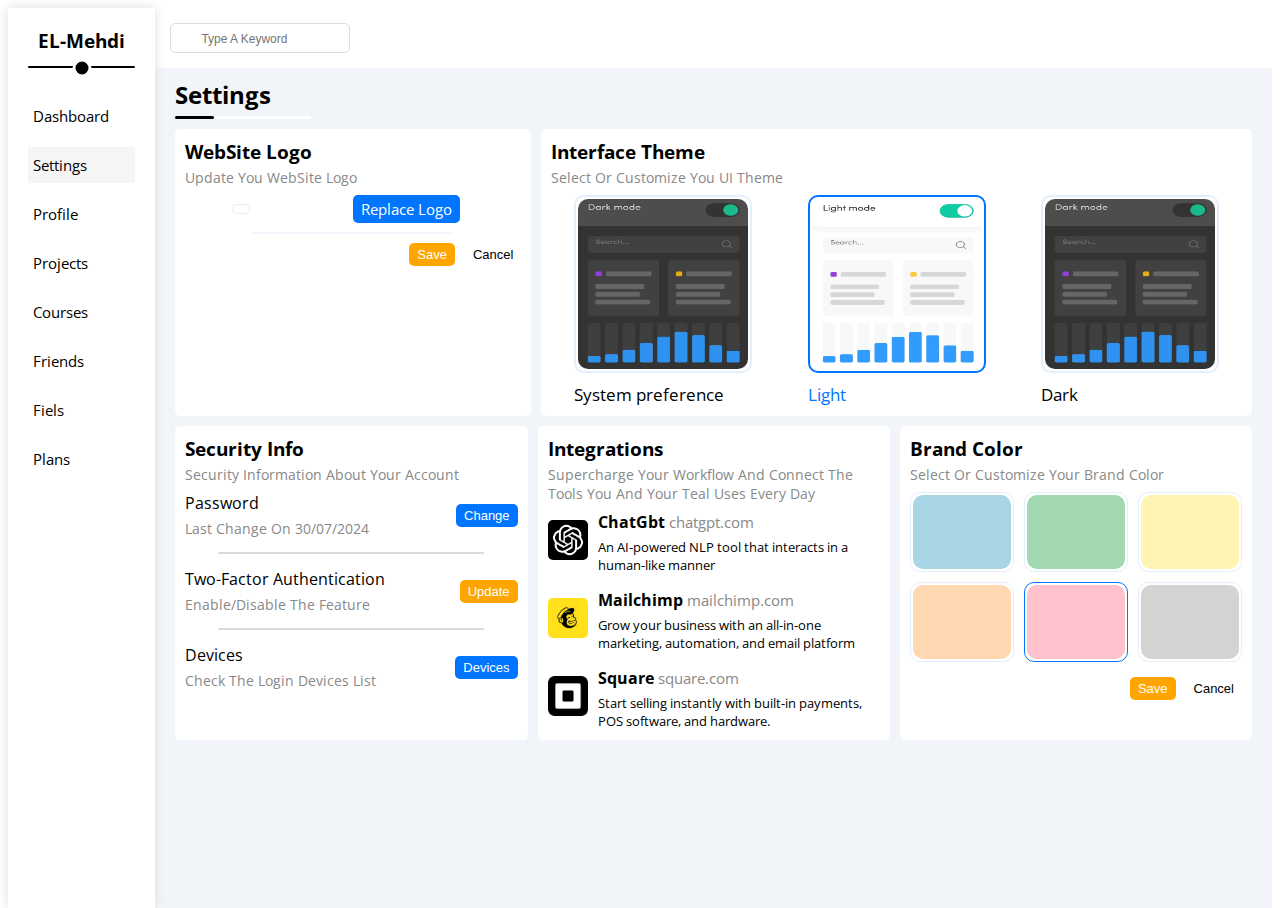
==== settings.html @ ca4d814b "Design and implement the settings page functionality" ====
<!DOCTYPE html>
<html lang="en">

<head>
    <meta charset="UTF-8" />
    <meta name="viewport" content="width=device-width, initial-scale=1.0">
    <meta name="description" content="Practical application of HTML and CSS" />
    <meta name="keywords" content="Html, Css, web, web application, css expemple, programming, dashboard" />
    <meta name="author" content="Mohammed EL-MEHDI" />
    <base target="_self" />
    <title>EL-MEHDI | Dashboard</title>
    <link rel="shortcut icon" href="./images/fav-icon.webp" />
    <!-- Insert the normailze css file -->
    <link rel="stylesheet" href="./css/normalize.css" type="text/css" />
    <!-- Google fonts -->
    <link href="https://fonts.googleapis.com/css2?family=Open+Sans:wght@300;500&#038;display=swap" rel="stylesheet" />
    <!-- Fontawesome -->
    <link rel="stylesheet" href="./css/fontawesome/css/all.min.css" type="text/css" />
    <!-- Insert the global Css file -->
    <link rel="stylesheet" href="./css/global-styles.css" type="text/css" />
    <!-- Insert the private Css file -->
    <link rel="stylesheet" href="./css/settings.css" type="text/css" />
</head>

<body>
    <div class="main-container">
        <!-- Start dealing with the aside -->
        <aside>
            <h3>EL-Mehdi</h3>
            <nav>
                <ul>
                    <li>
                        <a href="index.html" title="Dashboard">
                            <i class="fa-regular fa-chart-bar fa-fw"></i>
                            <span>Dashboard</span>
                        </a>
                    </li>
                    <li>
                        <a href="settings.html" title="Settings" class="active">
                            <i class="fa-solid fa-gear fa-fw"></i>
                            <span>Settings</span>
                        </a>
                    </li>
                    <li>
                        <a href="#" title="Profile">
                            <i class="fa-regular fa-user fa-fw"></i>
                            <span>Profile</span>
                        </a>
                    </li>
                    <li>
                        <a href="#" title="Projects">
                            <i class="fa-solid fa-diagram-project fa-fw"></i>
                            <span>Projects</span>
                        </a>
                    </li>
                    <li>
                        <a href="#" title="Courses">
                            <i class="fa-solid fa-graduation-cap fa-fw"></i>
                            <span>Courses</span>
                        </a>
                    </li>
                    <li>
                        <a href="#" title="Friends">
                            <i class="fa-regular fa-circle-user fa-fw"></i>
                            <span>Friends</span>
                        </a>
                    </li>
                    <li>
                        <a href="#" title="Fiels">
                            <i class="fa-regular fa-file fa-fw"></i>
                            <span>Fiels</span>
                        </a>
                    </li>
                    <li>
                        <a href="#" title="Plans">
                            <i class="fa-regular fa-credit-card fa-fw"></i>
                            <span>Plans</span>
                        </a>
                    </li>
                </ul>
            </nav>
        </aside>
        <!-- Aside handle ends -->

        <!-- Start dealing with the main-section -->
        <section class="main-section">
            <header class="main-header">
                <form method="POST" action="./settings.html">
                    <input type="search" name="query" placeholder="Type A Keyword" />
                    <button type="submit">
                        <i class="fa fa-search"></i>
                    </button>
                </form>
                <div class="user-icons">
                    <button class="notifications">
                        <i class="fa-regular fa-bell fa-lg"></i>
                    </button>
                    <a href="#">
                        <img src="./images/dashboard/avatar.webp" alt="" />
                    </a>
                </div>
            </header>
            <div class="main-content settings-contents">
                <h2 class="dynamique-heading">
                    Settings
                </h2>
                <div class="cards first-party">
                    <div class="card update-logo">
                        <div class="card-title">
                            <h3>WebSite logo</h3>
                            <p>Update you webSite logo</p>
                        </div>
                        <div class="update-process">
                            <div class="selected-logo">
                                <img src="./images/fav-icon.webp" alt="" />
                            </div>
                            <div class="buttons">
                                <input type="file" accept="image/*" id="logoFile" />
                                <label for="logoFile" class="main-link">replace logo</label>
                                <button><i class=" fa-regular fa-trash-can"></i></button>
                            </div>
                        </div>
                        <div class="buttons">
                            <button class="main-link">save</button>
                            <button class="main-link">cancel</button>
                        </div>
                    </div>
                    <div class="card update-interfaces-themes update-theme">
                        <div class="card-title">
                            <h3>Interface theme</h3>
                            <p>Select or customize you UI theme</p>
                        </div>
                        <div class="tehmes">
                            <div class="theme">
                                <input type="radio" name="interfaceTheme" id="interfacesSystemPrefereceMode" />
                                <label for="interfacesSystemPrefereceMode">
                                    <div class="image">
                                        <img src="./images/settings/interfaces-mode-options/dark-mode.png" />
                                    </div>
                                    <span>System preference</span>
                                </label>
                            </div>
                            <div class="theme">
                                <input type="radio" name="interfaceTheme" id="interfaceLightMode" checked />
                                <label for="interfaceLightMode">
                                    <div class="image">
                                        <img src="./images/settings/interfaces-mode-options/light-mode.png" />
                                    </div>
                                    <span>Light</span>
                                </label>
                            </div>
                            <div class="theme">
                                <input type="radio" name="interfaceTheme" id="interfaceDarkMode" />
                                <label for="interfaceDarkMode">
                                    <div class="image">
                                        <img src="./images/settings/interfaces-mode-options/dark-mode.png" />
                                    </div>
                                    <span>Dark</span>
                                </label>
                            </div>
                        </div>
                    </div>
                    <div class="card security-info">
                        <div class="card-title">
                            <h3>Security Info</h3>
                            <p>Security Information About Your Account</p>
                        </div>
                        <ul class="infos">
                            <li>
                                <div class="text">
                                    <h4>Password</h4>
                                    <p>Last Change On 30/07/2024</p>
                                </div>
                                <button class="main-link">change</button>
                            </li>
                            <li>
                                <div class="text">
                                    <h4>Two-Factor Authentication</h4>
                                    <p>Enable/Disable The Feature</p>
                                </div>
                                <button class="main-link">update</button>
                            </li>
                            <li>
                                <div class="text">
                                    <h4>Devices</h4>
                                    <p>Check The Login Devices List</p>
                                </div>
                                <button class="main-link">Devices</button>
                            </li>
                        </ul>
                    </div>
                    <div class="card integrations">
                        <div class="card-title">
                            <h3>Integrations</h3>
                            <p>Supercharge your workflow and connect the tools you and your teal uses every day</p>
                        </div>
                        <ul>
                            <li>
                                <div class="image">
                                    <img src="./images/settings/itegrations/chatgpt.jpg" alt="" />
                                </div>
                                <div class="text">
                                    <h4>ChatGbt <a href="https://chatgpt.com" target="_blank">chatgpt.com <i
                                                class="fa-solid fa-up-right-from-square"></i></a></h4>
                                    <p>An AI-powered NLP tool that interacts in a human-like manner</p>
                                </div>
                            </li>
                            <li>
                                <div class="image">
                                    <img src="./images/settings/itegrations/mailchimp.jpg" alt="" />
                                </div>
                                <div class="text">
                                    <h4>Mailchimp <a href="https://mailchimp.com" target="_blank">mailchimp.com <i
                                                class="fa-solid fa-up-right-from-square"></i></a></h4>
                                    <p>Grow your business with an all-in-one marketing, automation, and email platform
                                    </p>
                                </div>
                            </li>
                            <li>
                                <div class="image">
                                    <img src="./images/settings/itegrations/square.png" alt="" />
                                </div>
                                <div class="text">
                                    <h4>Square <a href="https://square.com" target="_blank">square.com <i
                                                class="fa-solid fa-up-right-from-square"></i></a></h4>
                                    <p>Start selling instantly with built-in payments, POS software, and hardware.
                                    </p>
                                </div>
                            </li>
                        </ul>
                    </div>
                    <div class="card brand-color">
                        <div class="card-title">
                            <h3>Brand color</h3>
                            <p>Select or customize your brand color</p>
                        </div>
                        <div class="colors">
                            <div>
                                <input type="radio" name="brandColor" id="brandColor1" />
                                <label for="brandColor1"></label>
                            </div>
                            <div>
                                <input type="radio" name="brandColor" id="brandColor2" />
                                <label for="brandColor2"></label>
                            </div>
                            <div>
                                <input type="radio" name="brandColor" id="brandColor3" />
                                <label for="brandColor3"></label>
                            </div>
                            <div>
                                <input type="radio" name="brandColor" id="brandColor4" />
                                <label for="brandColor4"></label>
                            </div>
                            <div>
                                <input type="radio" name="brandColor" id="brandColor5" checked />
                                <label for="brandColor5"></label>
                            </div>
                            <div>
                                <input type="radio" name="brandColor" id="brandColor6" />
                                <label for="brandColor6"></label>
                            </div>
                        </div>
                        <div class="buttons">
                            <button class="main-link">save</button>
                            <button class="main-link">cancel</button>
                        </div>
                    </div>
                </div>
            </div>
        </section>
</body>
---- css/global-styles.css ----
* {
    box-sizing: border-box;
}

html {
    height: 100vh;
}

body {
    height: 100%;
    font-family: "Open Sans", sans-serif;
}

:root {
    --main-border-radius: 5px;
    --main-transition: 0.4s;
    --link-bg: #0075ff;
}

.main-container {
    height: 100%;
    display: flex;
    flex-wrap: wrap;
}

.main-container .main-link {
    display: block;
    width: fit-content;
    font-size: 13px;
    color: white;
    background-color: var(--link-bg);
    text-decoration: none;
    text-transform: capitalize;
    margin-top: 10px;
    padding: 4px 8px;
    border: none;
    outline: none;
    border-radius: var(--main-border-radius);
}

.main-container .margin-b-10 {
    margin-bottom: 10px;
}

/* Start dealing with aside and navigation styles */
.main-container>aside{
    height: 100%;
    width: 147.39px;
    padding: 20px;
    background-color: white;
    box-shadow: 0 0 10px #ddd;
    z-index: 2;
    overflow: auto;
}

@media(max-width: 767px) {
    .main-container>aside{
        width: fit-content;
        padding: 10px 5px;
    }
}

.main-container>aside h3 {
    width: fit-content;
    margin: 0 auto 30px;
    padding-bottom: 15px;
    position: relative;
}

@media(max-width: 767px) {
    .main-container>aside h3 {
        display: none;
    }
}

.main-container>aside h3::before {
    content: "";
    width: calc(100% + 20px);
    height: 2px;
    background-color: black;
    border-radius: 2px;
    position: absolute;
    bottom: 0;
    left: -10px;
}

.main-container>aside h3::after {
    content: "";
    width: 13px;
    height: 13px;
    background-color: black;
    border: 3px solid white;
    border-radius: 50%;
    position: absolute;
    bottom: 0;
    right: 50%;
    transform: translate(50%, 50%);
}

@media(max-width: 767px) {
    .main-container>aside h3::before,
    .main-container>aside h3::after {
        display: none;
    }
}

.main-container>aside nav ul {
    padding: 0;
    list-style: none;
}

.main-container>aside nav ul li:not(:last-of-type) {
    margin-bottom: 13px;
}

@media (max-width: 767px) {
    .main-container>aside nav ul {
        margin: 0;
    }
    .main-container>aside nav ul li:not(:last-of-type) {
        margin-bottom: 8px;
    }
}

.main-container>aside nav ul li a {
    display: block;
    font-size: 15px;
    padding: 8px 5px;
    text-decoration: none;
    color: black;
    border-radius: var(--main-border-radius);
    position: relative;
    z-index: 1;
}

@media(max-width: 767px) {
.main-container>aside nav ul li a {
    width: fit-content;
    margin-left: auto;
    margin-right: auto;
    padding: 5px 10px;
}
}

.main-container>aside nav ul li a::before {
    content: "";
    width: 0;
    height: 100%;
    background-color: #f5f5f5;
    position: absolute;
    top: 0;
    left: 0;
    z-index: -1;
    transition: var(--main-transition);
}

.main-container>aside nav ul li a:hover::before,
.main-container>aside nav ul li a.active::before {
    width: 100%;
}

.main-container>aside nav ul li a i {
    font-size: 12px;
}

@media(max-width:767px) {
    .main-container>aside nav ul li a i {
        font-size: 15px;
    }

    .main-container>aside nav ul li a span {
        display: none;
    }
}
/* Finish dealing with aside and navigation styles */


/* Start dealing with the main-section styles */
.main-container>.main-section {
    width: calc(100% - 147.39px);
    height: 100%;
    overflow-x: auto;
}

@media(max-width: 767px) {
    .main-container>.main-section {
        flex: 1;
    }
}

.main-container>.main-section>.main-header {
    display: grid;
    grid-template-columns: 1fr auto;
    padding: 15px;
    background-color: white;
    overflow-x: auto;
}

@media(max-width: 1099px) {
    .main-container>.main-section>.main-header {
        padding: 10px;
    }
}

.main-container>.main-section>.main-header form {
    position: relative;
}

.main-container>.main-section>.main-header form input {
    display: block;
    font-size: 14px;
    width: 180px;
    padding: 6px 6px 6px 30px;
    color: #888;
    border: 1px solid #ddd;
    outline: 0;
    border-radius: var(--main-border-radius);
    transition: width var(--main-transition);
}

.main-container>.main-section>.main-header form input:focus {
    width: 210px;
}

.main-container>.main-section>.main-header form input::placeholder {
    font-size: 12px;
}

.main-container>.main-section>.main-header form input:focus::placeholder {
    appearance: none;
}

.main-container>.main-section>.main-header form button {
    font-size: 14px;
    padding: 0;
    background-color: transparent;
    color: #888;
    border: none;
    outline: none;
    position: absolute;
    top: 50%;
    left: 7.5px;
    transform: translateY(-50%);
    cursor: pointer;
}

.main-container>.main-section>.main-header .user-icons {
    width: fit-content;
    text-align: right;
    display: flex;
    align-items: center;
    column-gap: 10px;
}

@media(max-width: 767px) {
    .main-container>.main-section>.main-header .user-icons {
        column-gap: 5px;
    }
}

.main-container>.main-section>.main-header .user-icons button {
    font-size: 17px;
    border: none;
    outline: none;
    background-color: transparent;
    cursor: pointer;
}

.main-container>.main-section>.main-header .user-icons img {
    width: 26px;
}
/* Finish dealing with the main-section styles */


/* Start dealing with the main-content styles */
.main-container>.main-section>.main-content {
    height: calc(100% - 60.09px);
    padding: 10px 20px;
    background-color: #f1f5f9;
    overflow: auto;
}

@media(max-width: 1099px) {
    .main-container>.main-section>.main-content {
        padding-left: 10px;
        padding-right: 10px;
    }
}

@media(max-width: 767px) {
    .main-container>.main-section>.main-content {
        height: calc(100% - 50.09px);
    }
}

.main-container>.main-section>.main-content h2.dynamique-heading {
    width: fit-content;
    margin: 0;
    padding-bottom: 8px;
    margin-bottom: 10px;
    text-transform: capitalize;
    position: relative;
}

.main-container>.main-section>.main-content h2.dynamique-heading::before,
.main-container>.main-section>.main-content h2.dynamique-heading::after {
    content: "";
    height: 3px;
    border-radius: var(--main-border-radius);
    position: absolute;
    bottom: 0;
    left: 0;
}

.main-container>.main-section>.main-content h2.dynamique-heading::before {
    width: calc(100% + 40px);
    background-color: white;
}

.main-container>.main-section>.main-content h2.dynamique-heading::after {
    width: 40%;
    background-color: black;
}

.main-container>.main-section>.main-content .cards {
    display: flex;
    flex-wrap: wrap;
    gap: 10px;
}

.main-container>.main-section>.main-content .cards .card  {
    width: calc((100% - 20px) / 3);
    background-color: white;
    padding: 10px;
    border-radius: var(--main-border-radius);
}

@media(max-width: 1099px) {
    .main-container>.main-section>.main-content .cards .card {
        width: calc((100% - 10px) / 2);
    }
}

@media(max-width: 767px) {
    .main-container>.main-section>.main-content .cards .card {
        width: 100%;
    }
}

.main-container>.main-section>.main-content .cards .card.full-width {
    width: 100%;
}

.main-container>.main-section>.main-content .cards .card .card-title h3,
.main-container>.main-section>.main-content .cards .card .card-title p {
    margin: 0;
    text-transform: capitalize;
}

.main-container>.main-section>.main-content .cards .card .card-title p {
    font-size: 14px;
    margin-top: 4px;
    color: #888;
    margin-bottom: 8px;
}

.main-container>.main-section>.main-content .table-container {
    overflow-x: auto;
}

.main-container>.main-section>.main-content .table-container table {
    width: 100%;
    min-width: 1000px;
    border-spacing: 0;
}

.main-container>.main-section>.main-content .table-container table th {
    font-size: 14px;
    padding: 15px 8px;
    text-align: left;
    background-color: #eee;
}

.main-container>.main-section>.main-content .table-container table td {
    font-size: 14px;
    padding: 17px 8px;
    border-bottom: 1px solid #eee;
    border-left: 1px solid #eee;
}

.main-container>.main-section>.main-content .table-container table td:last-of-type {
    border-right: 1px solid #eee;
} 

.main-container>.main-section>.main-content .table-container table td .images img {
    width: 25px;
    height: 25px;
    border-radius: 50%;
}

.main-container>.main-section>.main-content .table-container table td .images img:not(:first-of-type) {
    margin-left: -15px;
}

.main-container>.main-section>.main-content .table-container table td>a.main-link {
    font-size: 12px;
}

.main-container>.main-section>.main-content .table-container table td>a.main-link.pending {
    background-color: #f59e0b;
}

.main-container>.main-section>.main-content .table-container table td>a.main-link.completed{
    background-color: #22c55e;
}

.main-container>.main-section>.main-content .table-container table td>a.main-link.rjected {
    background-color: #f44336;
}
/* Finish dealing with the main-content styles */
---- css/settings.css ----
.main-container .main-section .settings-contents .cards .update-logo {
    width: calc(34% - 10px)
}

.main-container .main-section .settings-contents .cards .update-logo .update-process {
    display: flex;
    justify-content: space-around;
    align-items: center;
    column-gap: 10px;
    padding-bottom: 10px;
    margin-bottom: 10px;
    position: relative
}

.main-container .main-section .settings-contents .cards .update-logo .update-process::after {
    content: "";
    width: 60%;
    height: 1px;
    background-color: #e3effa;
    position: absolute;
    bottom: 0;
    left: 50%;
    transform: translate(-50%, 50%);
}

.main-container .main-section .settings-contents .cards .update-logo .update-process .selected-logo {
    padding: 4px 8px;
    border: 1px solid #e3effa;
    border-radius: 10px;
}

.main-container .main-section .settings-contents .cards .update-logo .update-process .selected-logo img {
    display: block;
    max-width: 120px;
}

.main-container .main-section .settings-contents .cards .update-logo .update-process .buttons {
    display: flex;
    align-items: center;
    column-gap: 15px;
}

.main-container .main-section .settings-contents .cards .update-logo .update-process .buttons input{
    display: none;
}

.main-container .main-section .settings-contents .cards .update-logo .update-process .buttons label,
.main-container .main-section .settings-contents .cards .update-logo .update-process .buttons button {
    font-size: 15px;
    margin: 0;
    cursor: pointer;
}

.main-container .main-section .settings-contents .cards .update-logo .update-process .buttons button:last-of-type {
    font-size: 18px;
    padding: 0;
    margin: 0;
    border: none;
    outline: none;
    background-color: transparent;
    transition: 0.5s;
}

.main-container .main-section .settings-contents .cards .update-logo .update-process .buttons button:last-of-type:hover {
    color: red;
}

.main-container .main-section .settings-contents .cards .update-logo>.buttons {
    display: flex;
    justify-content: flex-end;
    align-items: center;
    column-gap: 10px;
}

.main-container .main-section .settings-contents .cards .update-logo>.buttons button {
    margin: 0;
    background-color: orange;
    cursor: pointer;
}

.main-container .main-section .settings-contents .cards .update-logo>.buttons button:last-child {
    color: black;
    background-color: transparent;
}

.main-container .main-section .settings-contents .cards .update-theme {
    width: 66%
}

.main-container .main-section .settings-contents .cards .update-theme .tehmes {
    display: flex;
    justify-content: space-around;
    align-items: center;
    column-gap: 10px;
}

.main-container .main-section .settings-contents .cards .update-theme .tehmes> .theme input {
    display: none;
}

.main-container .main-section .settings-contents .cards .update-theme .tehmes> .theme label {
    display: block;
    cursor: pointer;
}

.main-container .main-section .settings-contents .cards .update-theme .tehmes> .theme .image {
    margin-bottom: 10px;
    border: 2px solid #e3effa;
    padding: 2px;
    border-radius: 10px;
    transition: var(--main-transition);
}

.main-container .main-section .settings-contents .cards .update-theme .tehmes> .theme input:checked + label>.image{
    border: 2px solid #0075ff;
}

.main-container .main-section .settings-contents .cards .update-theme .tehmes> .theme .image img {
    display: block;
    width: 170px;
    max-height: 170px;
    border-radius: 10px;
}

.main-container .main-section .settings-contents .cards .update-theme .tehmes> .theme label span {
    font-size: 17px;
    transition: var(--main-transition);
}

.main-container .main-section .settings-contents .cards .update-theme .tehmes> .theme input:checked + label>span {
    color: #0075ff;
}

.main-container .main-section .settings-contents .cards .security-info ul {
    padding: 0;
    margin: 0;
    list-style: none;
}

.main-container .main-section .settings-contents .cards .security-info ul li {
    display: flex;
    align-items: center;
    justify-content: space-between;
    position: relative;
}

.main-container .main-section .settings-contents .cards .security-info ul li:not(:first-child) {
    padding-top: 15px;
}

.main-container .main-section .settings-contents .cards .security-info ul li:not(:last-child) {
    padding-bottom: 15px;
}

.main-container .main-section .settings-contents .cards .security-info ul li:not(:last-child)::after {
    content: "";
    width: 80%;
    border-top: 1px solid #b8b8b8;
    position: absolute;
    bottom: 0;
    left: 50%;
    transform: translate(-50%, 50%);
}

.main-container .main-section .settings-contents .cards .security-info ul li .text h4 {
    font-weight: normal;
    margin: 0;
    margin-bottom: 5px;
}

.main-container .main-section .settings-contents .cards .security-info ul li .text p {
    font-size: 14px;
    margin: 0;
    color: #888
}

.main-container .main-section .settings-contents .cards .security-info ul li button {
    margin: 0;
    cursor: pointer;
}

.main-container .main-section .settings-contents .cards .security-info ul li:nth-of-type(2) button {
    background-color: orange;
}

.main-container .main-section .settings-contents .cards .integrations ul {
    margin: 0;
    padding: 0;
    list-style: none;
}

.main-container .main-section .settings-contents .cards .integrations ul li {
    display: flex;
    align-items: center;
    column-gap: 10px;
}

.main-container .main-section .settings-contents .cards .integrations ul li:not(:last-of-type) {
    margin-bottom: 15px;
}

.main-container .main-section .settings-contents .cards .integrations ul li .image img {
    max-width: 40px;
    border-radius: 5px;
}

.main-container .main-section .settings-contents .cards .integrations ul li .text h4 {
    margin: 0;
}

.main-container .main-section .settings-contents .cards .integrations ul li .text h4 a {
    font-size: 15px;
    font-weight: normal;
    color: #888;
    text-decoration: none;
}

.main-container .main-section .settings-contents .cards .integrations ul li .text h4 a i {
    font-size: 12px;
}

.main-container .main-section .settings-contents .cards .integrations ul li .text p {
    font-size: 13px;
    margin: 0;
    margin-top: 5px;
}

.main-container .main-section .settings-contents .cards .brand-color .colors {
    display: flex;
    gap: 10px;
    flex-wrap: wrap;
}

.main-container .main-section .settings-contents .cards .brand-color .colors input {
    display: none;
}

.main-container .main-section .settings-contents .cards .brand-color .colors div {
    width: calc((100% - 20px) / 3);
    height: 80px;
    padding: 2px;
    border: 1px solid #e3effa;
    border-radius: 10px;
}

.main-container .main-section .settings-contents .cards .brand-color .colors div:has(input:checked) {
    border-color: #0075ff;
}

.main-container .main-section .settings-contents .cards .brand-color .colors div label {
    display: block;
    width: 100%;
    height: 100%;
    border-radius: 10px;
    cursor: pointer;
}

.main-container .main-section .settings-contents .cards .brand-color .colors div:nth-child(1) label {
    background-color: #A9D6E5;
}

.main-container .main-section .settings-contents .cards .brand-color .colors div:nth-child(2) label {
    background-color: #A3D9B1;
}

.main-container .main-section .settings-contents .cards .brand-color .colors div:nth-child(3) label {
    background-color: #FFF4B1;
}

.main-container .main-section .settings-contents .cards .brand-color .colors div:nth-child(4) label {
    background-color: #FFD8B1;
}

.main-container .main-section .settings-contents .cards .brand-color .colors div:nth-child(5) label {
    background-color: #FFC1CC;
}

.main-container .main-section .settings-contents .cards .brand-color .colors div:nth-child(6) label {
    background-color: #D3D3D3;
}

.main-container .main-section .settings-contents .cards .brand-color .buttons {
    display: flex;
    justify-content: end;
    align-items: center;
    column-gap: 10px;
    margin-top: 15px;
}

.main-container .main-section .settings-contents .cards .brand-color .buttons button {
    background-color: orange;
    margin: 0;
    cursor: pointer;
}

.main-container .main-section .settings-contents .cards .brand-color .buttons button:last-of-type {
    color: black;
    background-color: transparent;
    border: none;
    outline: none;
}
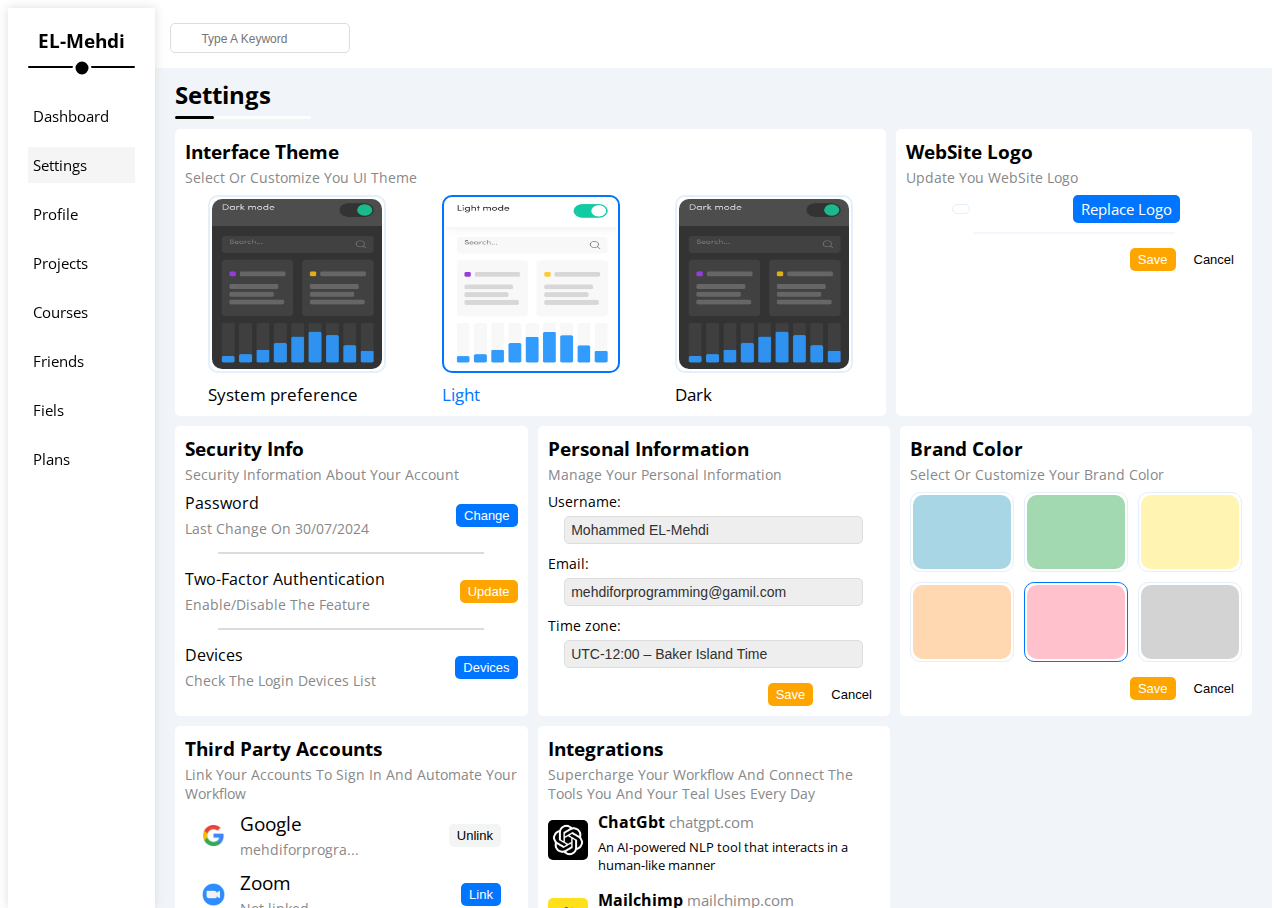
==== commit cfdb9468: "Complete development of the settings page" ====
--- a/settings.html
+++ b/settings.html
@@ -105,26 +105,6 @@
                     Settings
                 </h2>
                 <div class="cards first-party">
-                    <div class="card update-logo">
-                        <div class="card-title">
-                            <h3>WebSite logo</h3>
-                            <p>Update you webSite logo</p>
-                        </div>
-                        <div class="update-process">
-                            <div class="selected-logo">
-                                <img src="./images/fav-icon.webp" alt="" />
-                            </div>
-                            <div class="buttons">
-                                <input type="file" accept="image/*" id="logoFile" />
-                                <label for="logoFile" class="main-link">replace logo</label>
-                                <button><i class=" fa-regular fa-trash-can"></i></button>
-                            </div>
-                        </div>
-                        <div class="buttons">
-                            <button class="main-link">save</button>
-                            <button class="main-link">cancel</button>
-                        </div>
-                    </div>
                     <div class="card update-interfaces-themes update-theme">
                         <div class="card-title">
                             <h3>Interface theme</h3>
@@ -160,6 +140,26 @@
                             </div>
                         </div>
                     </div>
+                    <div class="card update-logo">
+                        <div class="card-title">
+                            <h3>WebSite logo</h3>
+                            <p>Update you webSite logo</p>
+                        </div>
+                        <div class="update-process">
+                            <div class="selected-logo">
+                                <img src="./images/fav-icon.webp" alt="" />
+                            </div>
+                            <div class="buttons">
+                                <input type="file" accept="image/*" id="logoFile" />
+                                <label for="logoFile" class="main-link">replace logo</label>
+                                <button><i class=" fa-regular fa-trash-can"></i></button>
+                            </div>
+                        </div>
+                        <div class="manage-buttons">
+                            <button class="main-link">save</button>
+                            <button class="main-link">cancel</button>
+                        </div>
+                    </div>
                     <div class="card security-info">
                         <div class="card-title">
                             <h3>Security Info</h3>
@@ -186,6 +186,124 @@
                                     <p>Check The Login Devices List</p>
                                 </div>
                                 <button class="main-link">Devices</button>
+                            </li>
+                        </ul>
+                    </div>
+                    <div class="card personel-info">
+                        <div class="card-title">
+                            <h3>Personal information</h3>
+                            <p>Manage your personal information</p>
+                        </div>
+                        <form class="infos">
+                            <div>
+                                <label for="personalUserName">Username: </label>
+                                <input type="text" name="username" id="personalUserName" value="Mohammed EL-Mehdi" />
+                            </div>
+                            <div>
+                                <label for="personalEmail">Email: </label>
+                                <input type="email" name="email" id="personalEmail"
+                                    value="mehdiforprogramming@gamil.com" />
+                            </div>
+                            <div>
+                                <label for="personalTimeZone">Time zone: </label>
+                                <input list="timeZones" id="personalTimeZone" value="UTC-12:00 – Baker Island Time" />
+                                <datalist id="timeZones">
+                                    <option>UTC-12:00 – Baker Island Time</option>
+                                    <option>UTC-06:00 – Central Standard Time (CST)</option>
+                                    <option>UTC+00:00 – Greenwich Mean Time (GMT) / Coordinated Universal Time</option>
+                                    <option>UTC+05:30 – Indian Standard Time (IST)</option>
+                                    <option>UTC+08:00 – China Standard Time (CST) / Australian Western Standard Time
+                                        (AWST)</option>
+                                    <option>UTC+14:00 – Line Islands Time (LINT)</option>
+                                </datalist>
+                            </div>
+                        </form>
+                        <div class="manage-buttons">
+                            <button class="main-link">save</button>
+                            <button class="main-link">cancel</button>
+                        </div>
+                    </div>
+                    <div class="card brand-color">
+                        <div class="card-title">
+                            <h3>Brand color</h3>
+                            <p>Select or customize your brand color</p>
+                        </div>
+                        <div class="colors">
+                            <div>
+                                <input type="radio" name="brandColor" id="brandColor1" />
+                                <label for="brandColor1"></label>
+                            </div>
+                            <div>
+                                <input type="radio" name="brandColor" id="brandColor2" />
+                                <label for="brandColor2"></label>
+                            </div>
+                            <div>
+                                <input type="radio" name="brandColor" id="brandColor3" />
+                                <label for="brandColor3"></label>
+                            </div>
+                            <div>
+                                <input type="radio" name="brandColor" id="brandColor4" />
+                                <label for="brandColor4"></label>
+                            </div>
+                            <div>
+                                <input type="radio" name="brandColor" id="brandColor5" checked />
+                                <label for="brandColor5"></label>
+                            </div>
+                            <div>
+                                <input type="radio" name="brandColor" id="brandColor6" />
+                                <label for="brandColor6"></label>
+                            </div>
+                        </div>
+                        <div class="manage-buttons">
+                            <button class="main-link">save</button>
+                            <button class="main-link">cancel</button>
+                        </div>
+                    </div>
+                    <div class="card third-party-acoounts">
+                        <div class="card-title">
+                            <h3>third party accounts</h3>
+                            <p>Link your accounts to sign in and automate your workflow</p>
+                        </div>
+                        <ul class="accounts">
+                            <li>
+                                <div class="account">
+                                    <img src="./images/settings/link-acoounts/google.webp" alt="" />
+                                    <div class="text">
+                                        <h3>Google</h3>
+                                        <span title="mehdiforprogramming@gmail.com">mehdiforprogra...</span>
+                                    </div>
+                                </div>
+                                <button class="main-link">Unlink</button>
+                            </li>
+                            <li>
+                                <div class="account">
+                                    <img src="./images/settings/link-acoounts/zoom.webp" alt="" />
+                                    <div class="text">
+                                        <h3>Zoom</h3>
+                                        <span>Not linked</span>
+                                    </div>
+                                </div>
+                                <button class="main-link">Link</button>
+                            </li>
+                            <li>
+                                <div class="account">
+                                    <img src="./images/settings/link-acoounts/solana.png" alt="" />
+                                    <div class="text">
+                                        <h3>Solana</h3>
+                                        <span>Not linked</span>
+                                    </div>
+                                </div>
+                                <button class="main-link">Link</button>
+                            </li>
+                            <li>
+                                <div class="account">
+                                    <img src="./images/settings/link-acoounts/Ethereum.png" alt="" />
+                                    <div class="text">
+                                        <h3>Ethereum</h3>
+                                        <span>Not linked</span>
+                                    </div>
+                                </div>
+                                <button class="main-link">Link</button>
                             </li>
                         </ul>
                     </div>
@@ -229,42 +347,6 @@
                             </li>
                         </ul>
                     </div>
-                    <div class="card brand-color">
-                        <div class="card-title">
-                            <h3>Brand color</h3>
-                            <p>Select or customize your brand color</p>
-                        </div>
-                        <div class="colors">
-                            <div>
-                                <input type="radio" name="brandColor" id="brandColor1" />
-                                <label for="brandColor1"></label>
-                            </div>
-                            <div>
-                                <input type="radio" name="brandColor" id="brandColor2" />
-                                <label for="brandColor2"></label>
-                            </div>
-                            <div>
-                                <input type="radio" name="brandColor" id="brandColor3" />
-                                <label for="brandColor3"></label>
-                            </div>
-                            <div>
-                                <input type="radio" name="brandColor" id="brandColor4" />
-                                <label for="brandColor4"></label>
-                            </div>
-                            <div>
-                                <input type="radio" name="brandColor" id="brandColor5" checked />
-                                <label for="brandColor5"></label>
-                            </div>
-                            <div>
-                                <input type="radio" name="brandColor" id="brandColor6" />
-                                <label for="brandColor6"></label>
-                            </div>
-                        </div>
-                        <div class="buttons">
-                            <button class="main-link">save</button>
-                            <button class="main-link">cancel</button>
-                        </div>
-                    </div>
                 </div>
             </div>
         </section>
--- a/css/settings.css
+++ b/css/settings.css
@@ -1,3 +1,70 @@
+.main-container .main-section .settings-contents .cards .manage-buttons {
+    display: flex;
+    justify-content: flex-end;
+    align-items: center;
+    column-gap: 10px;
+    margin-top: 15px;
+}
+
+.main-container .main-section .settings-contents .cards .manage-buttons button {
+    margin: 0;
+    background-color: orange;
+    cursor: pointer;
+}
+
+.main-container .main-section .settings-contents .cards .manage-buttons button:last-child {
+    color: black;
+    background-color: transparent;
+}
+
+.main-container .main-section .settings-contents .cards .update-theme {
+    width: 66%
+}
+
+.main-container .main-section .settings-contents .cards .update-theme .tehmes {
+    display: flex;
+    justify-content: space-around;
+    align-items: center;
+    column-gap: 10px;
+}
+
+.main-container .main-section .settings-contents .cards .update-theme .tehmes> .theme input {
+    display: none;
+}
+
+.main-container .main-section .settings-contents .cards .update-theme .tehmes> .theme label {
+    display: block;
+    cursor: pointer;
+}
+
+.main-container .main-section .settings-contents .cards .update-theme .tehmes> .theme .image {
+    margin-bottom: 10px;
+    border: 2px solid #e3effa;
+    padding: 2px;
+    border-radius: 10px;
+    transition: var(--main-transition);
+}
+
+.main-container .main-section .settings-contents .cards .update-theme .tehmes> .theme input:checked + label>.image{
+    border: 2px solid #0075ff;
+}
+
+.main-container .main-section .settings-contents .cards .update-theme .tehmes> .theme .image img {
+    display: block;
+    width: 170px;
+    max-height: 170px;
+    border-radius: 10px;
+}
+
+.main-container .main-section .settings-contents .cards .update-theme .tehmes> .theme label span {
+    font-size: 17px;
+    transition: var(--main-transition);
+}
+
+.main-container .main-section .settings-contents .cards .update-theme .tehmes> .theme input:checked + label>span {
+    color: #0075ff;
+}
+
 .main-container .main-section .settings-contents .cards .update-logo {
     width: calc(34% - 10px)
 }
@@ -8,7 +75,6 @@
     align-items: center;
     column-gap: 10px;
     padding-bottom: 10px;
-    margin-bottom: 10px;
     position: relative
 }
 
@@ -65,72 +131,6 @@
     color: red;
 }
 
-.main-container .main-section .settings-contents .cards .update-logo>.buttons {
-    display: flex;
-    justify-content: flex-end;
-    align-items: center;
-    column-gap: 10px;
-}
-
-.main-container .main-section .settings-contents .cards .update-logo>.buttons button {
-    margin: 0;
-    background-color: orange;
-    cursor: pointer;
-}
-
-.main-container .main-section .settings-contents .cards .update-logo>.buttons button:last-child {
-    color: black;
-    background-color: transparent;
-}
-
-.main-container .main-section .settings-contents .cards .update-theme {
-    width: 66%
-}
-
-.main-container .main-section .settings-contents .cards .update-theme .tehmes {
-    display: flex;
-    justify-content: space-around;
-    align-items: center;
-    column-gap: 10px;
-}
-
-.main-container .main-section .settings-contents .cards .update-theme .tehmes> .theme input {
-    display: none;
-}
-
-.main-container .main-section .settings-contents .cards .update-theme .tehmes> .theme label {
-    display: block;
-    cursor: pointer;
-}
-
-.main-container .main-section .settings-contents .cards .update-theme .tehmes> .theme .image {
-    margin-bottom: 10px;
-    border: 2px solid #e3effa;
-    padding: 2px;
-    border-radius: 10px;
-    transition: var(--main-transition);
-}
-
-.main-container .main-section .settings-contents .cards .update-theme .tehmes> .theme input:checked + label>.image{
-    border: 2px solid #0075ff;
-}
-
-.main-container .main-section .settings-contents .cards .update-theme .tehmes> .theme .image img {
-    display: block;
-    width: 170px;
-    max-height: 170px;
-    border-radius: 10px;
-}
-
-.main-container .main-section .settings-contents .cards .update-theme .tehmes> .theme label span {
-    font-size: 17px;
-    transition: var(--main-transition);
-}
-
-.main-container .main-section .settings-contents .cards .update-theme .tehmes> .theme input:checked + label>span {
-    color: #0075ff;
-}
-
 .main-container .main-section .settings-contents .cards .security-info ul {
     padding: 0;
     margin: 0;
@@ -183,6 +183,144 @@
     background-color: orange;
 }
 
+.main-container .main-section .settings-contents .cards  .personel-info form div:not(:last-of-type) {
+    margin-bottom: 10px;
+}
+
+.main-container .main-section .settings-contents .cards  .personel-info form div label,
+.main-container .main-section .settings-contents .cards  .personel-info form div input {
+    display: block;
+}
+
+.main-container .main-section .settings-contents .cards  .personel-info form div label {
+    font-size: 14px;
+}
+
+.main-container .main-section .settings-contents .cards  .personel-info form div input {
+    width: 90%;
+    font-size: 14px;
+    margin: 5px auto 0;
+    padding: 5px 6px;
+    color: rgb(49, 49, 49);
+    background-color: #eee;
+    border-radius: 5px;
+    border: 1px solid #ddd;
+    outline: none;
+}
+
+.main-container .main-section .settings-contents .cards .brand-color .colors {
+    display: flex;
+    gap: 10px;
+    flex-wrap: wrap;
+}
+
+.main-container .main-section .settings-contents .cards .brand-color .colors input {
+    display: none;
+}
+
+.main-container .main-section .settings-contents .cards .brand-color .colors div {
+    width: calc((100% - 20px) / 3);
+    height: 80px;
+    padding: 2px;
+    border: 1px solid #e3effa;
+    border-radius: 10px;
+}
+
+.main-container .main-section .settings-contents .cards .brand-color .colors div:has(input:checked) {
+    border-color: #0075ff;
+}
+
+.main-container .main-section .settings-contents .cards .brand-color .colors div label {
+    display: block;
+    width: 100%;
+    height: 100%;
+    border-radius: 10px;
+    cursor: pointer;
+}
+
+.main-container .main-section .settings-contents .cards .brand-color .colors div:nth-child(1) label {
+    background-color: #A9D6E5;
+}
+
+.main-container .main-section .settings-contents .cards .brand-color .colors div:nth-child(2) label {
+    background-color: #A3D9B1;
+}
+
+.main-container .main-section .settings-contents .cards .brand-color .colors div:nth-child(3) label {
+    background-color: #FFF4B1;
+}
+
+.main-container .main-section .settings-contents .cards .brand-color .colors div:nth-child(4) label {
+    background-color: #FFD8B1;
+}
+
+.main-container .main-section .settings-contents .cards .brand-color .colors div:nth-child(5) label {
+    background-color: #FFC1CC;
+}
+
+.main-container .main-section .settings-contents .cards .brand-color .colors div:nth-child(6) label {
+    background-color: #D3D3D3;
+}
+
+.main-container .main-section .settings-contents .cards .third-party-acoounts ul { 
+    padding: 0;
+    margin: 0;
+    list-style: none;
+}
+
+.main-container .main-section .settings-contents .cards .third-party-acoounts ul li {
+    width: 90%;
+    display: flex;
+    justify-content: space-between;
+    align-items: center;
+    column-gap: 15px;
+    margin-left: auto;
+    margin-right: auto;
+}
+
+.main-container .main-section .settings-contents .cards .third-party-acoounts ul li:not(:last-child) {
+    margin-bottom: 10px;
+}
+
+.main-container .main-section .settings-contents .cards .third-party-acoounts ul li .account {
+    display: flex;
+    align-items: center;
+    column-gap: 15px;
+}
+
+.main-container .main-section .settings-contents .cards .third-party-acoounts ul li .account img {
+    width: 23px;
+}
+
+.main-container .main-section .settings-contents .cards .third-party-acoounts ul li .account h3 {
+    font-weight: normal;
+    margin: 0;
+    margin-bottom: 2px;
+}
+
+.main-container .main-section .settings-contents .cards .third-party-acoounts ul li .account span {
+    font-size: 14px;
+    color: #888;
+}
+
+.main-container .main-section .settings-contents .cards .third-party-acoounts ul li button {
+    margin: 0;
+    cursor: pointer;
+}
+
+.main-container .main-section .settings-contents .cards .third-party-acoounts ul li:first-of-type button {
+    color: black;
+    background-color: #f3f4f4;
+}
+
+.main-container .main-section .settings-contents .cards .third-party-acoounts ul li:nth-of-type(3) button {
+    background-color: #00c06f;
+}
+
+.main-container .main-section .settings-contents .cards .third-party-acoounts ul li:last-of-type button {
+    background-color: #954fff;
+}
+
 .main-container .main-section .settings-contents .cards .integrations ul {
     margin: 0;
     padding: 0;
@@ -224,78 +362,3 @@
     margin: 0;
     margin-top: 5px;
 }
-
-.main-container .main-section .settings-contents .cards .brand-color .colors {
-    display: flex;
-    gap: 10px;
-    flex-wrap: wrap;
-}
-
-.main-container .main-section .settings-contents .cards .brand-color .colors input {
-    display: none;
-}
-
-.main-container .main-section .settings-contents .cards .brand-color .colors div {
-    width: calc((100% - 20px) / 3);
-    height: 80px;
-    padding: 2px;
-    border: 1px solid #e3effa;
-    border-radius: 10px;
-}
-
-.main-container .main-section .settings-contents .cards .brand-color .colors div:has(input:checked) {
-    border-color: #0075ff;
-}
-
-.main-container .main-section .settings-contents .cards .brand-color .colors div label {
-    display: block;
-    width: 100%;
-    height: 100%;
-    border-radius: 10px;
-    cursor: pointer;
-}
-
-.main-container .main-section .settings-contents .cards .brand-color .colors div:nth-child(1) label {
-    background-color: #A9D6E5;
-}
-
-.main-container .main-section .settings-contents .cards .brand-color .colors div:nth-child(2) label {
-    background-color: #A3D9B1;
-}
-
-.main-container .main-section .settings-contents .cards .brand-color .colors div:nth-child(3) label {
-    background-color: #FFF4B1;
-}
-
-.main-container .main-section .settings-contents .cards .brand-color .colors div:nth-child(4) label {
-    background-color: #FFD8B1;
-}
-
-.main-container .main-section .settings-contents .cards .brand-color .colors div:nth-child(5) label {
-    background-color: #FFC1CC;
-}
-
-.main-container .main-section .settings-contents .cards .brand-color .colors div:nth-child(6) label {
-    background-color: #D3D3D3;
-}
-
-.main-container .main-section .settings-contents .cards .brand-color .buttons {
-    display: flex;
-    justify-content: end;
-    align-items: center;
-    column-gap: 10px;
-    margin-top: 15px;
-}
-
-.main-container .main-section .settings-contents .cards .brand-color .buttons button {
-    background-color: orange;
-    margin: 0;
-    cursor: pointer;
-}
-
-.main-container .main-section .settings-contents .cards .brand-color .buttons button:last-of-type {
-    color: black;
-    background-color: transparent;
-    border: none;
-    outline: none;
-}                 
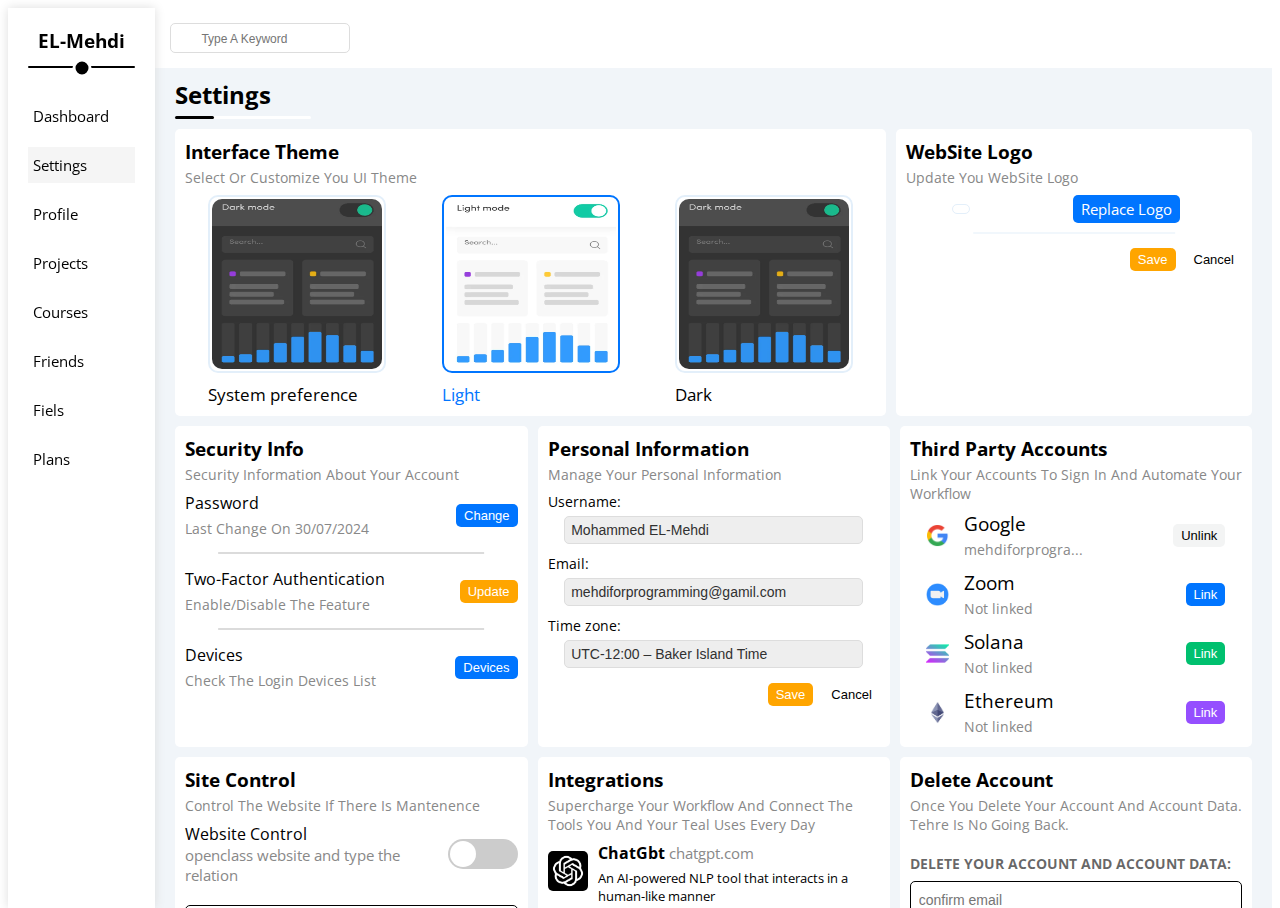
==== commit e34a92b0: "Finishing work on the settings page" ====
--- a/settings.html
+++ b/settings.html
@@ -8,7 +8,7 @@
     <meta name="keywords" content="Html, Css, web, web application, css expemple, programming, dashboard" />
     <meta name="author" content="Mohammed EL-MEHDI" />
     <base target="_self" />
-    <title>EL-MEHDI | Dashboard</title>
+    <title>EL-MEHDI | Settings</title>
     <link rel="shortcut icon" href="./images/fav-icon.webp" />
     <!-- Insert the normailze css file -->
     <link rel="stylesheet" href="./css/normalize.css" type="text/css" />
@@ -105,7 +105,7 @@
                     Settings
                 </h2>
                 <div class="cards first-party">
-                    <div class="card update-interfaces-themes update-theme">
+                    <div class="card update-theme">
                         <div class="card-title">
                             <h3>Interface theme</h3>
                             <p>Select or customize you UI theme</p>
@@ -223,42 +223,6 @@
                             <button class="main-link">cancel</button>
                         </div>
                     </div>
-                    <div class="card brand-color">
-                        <div class="card-title">
-                            <h3>Brand color</h3>
-                            <p>Select or customize your brand color</p>
-                        </div>
-                        <div class="colors">
-                            <div>
-                                <input type="radio" name="brandColor" id="brandColor1" />
-                                <label for="brandColor1"></label>
-                            </div>
-                            <div>
-                                <input type="radio" name="brandColor" id="brandColor2" />
-                                <label for="brandColor2"></label>
-                            </div>
-                            <div>
-                                <input type="radio" name="brandColor" id="brandColor3" />
-                                <label for="brandColor3"></label>
-                            </div>
-                            <div>
-                                <input type="radio" name="brandColor" id="brandColor4" />
-                                <label for="brandColor4"></label>
-                            </div>
-                            <div>
-                                <input type="radio" name="brandColor" id="brandColor5" checked />
-                                <label for="brandColor5"></label>
-                            </div>
-                            <div>
-                                <input type="radio" name="brandColor" id="brandColor6" />
-                                <label for="brandColor6"></label>
-                            </div>
-                        </div>
-                        <div class="manage-buttons">
-                            <button class="main-link">save</button>
-                            <button class="main-link">cancel</button>
-                        </div>
-                    </div>
                     <div class="card third-party-acoounts">
                         <div class="card-title">
                             <h3>third party accounts</h3>
@@ -307,6 +271,29 @@
                             </li>
                         </ul>
                     </div>
+                    <div class="card site-control">
+                        <div class="card-title">
+                            <h3>Site Control</h3>
+                            <p>Control The Website If There Is Mantenence</p>
+                        </div>
+                        <div class="site-state">
+                            <div class="text">
+                                <h4>Website Control</h4>
+                                <p>openClass Website And Type The Relation</p>
+                            </div>
+                            <div class="checkbox-input">
+                                <label for="mainCheckboxInput1"></label>
+                                <input type="checkbox" id="mainCheckboxInput1" />
+                            </div>
+                        </div>
+                        <form class="message-content">
+                            <textarea name="messageContent" placeholder="Class Message content"></textarea>
+                        </form>
+                        <div class="manage-buttons">
+                            <button class="main-link">save</button>
+                            <button class="main-link">cancel</button>
+                        </div>
+                    </div>
                     <div class="card integrations">
                         <div class="card-title">
                             <h3>Integrations</h3>
@@ -347,6 +334,53 @@
                             </li>
                         </ul>
                     </div>
+                    <div class="card delete-account">
+                        <div class="card-title">
+                            <h3>Delete Account</h3>
+                            <p>Once you delete your account and account data. tehre is no going back.</p>
+                        </div>
+                        <form>
+                            <label>DELETE YOUR ACCOUNT AND ACCOUNT DATA: </label>
+                            <input type="email" name="confirmedEmail" placeholder="confirm email" />
+                            <button type="submit">DELETE ACCOUNT</button>
+                        </form>
+                    </div>
+                    <div class="card brand-color">
+                        <div class="card-title">
+                            <h3>Brand color</h3>
+                            <p>Select or customize your brand color</p>
+                        </div>
+                        <div class="colors">
+                            <div>
+                                <input type="radio" name="brandColor" id="brandColor1" />
+                                <label for="brandColor1"></label>
+                            </div>
+                            <div>
+                                <input type="radio" name="brandColor" id="brandColor2" />
+                                <label for="brandColor2"></label>
+                            </div>
+                            <div>
+                                <input type="radio" name="brandColor" id="brandColor3" />
+                                <label for="brandColor3"></label>
+                            </div>
+                            <div>
+                                <input type="radio" name="brandColor" id="brandColor4" />
+                                <label for="brandColor4"></label>
+                            </div>
+                            <div>
+                                <input type="radio" name="brandColor" id="brandColor5" checked />
+                                <label for="brandColor5"></label>
+                            </div>
+                            <div>
+                                <input type="radio" name="brandColor" id="brandColor6" />
+                                <label for="brandColor6"></label>
+                            </div>
+                        </div>
+                        <div class="manage-buttons">
+                            <button class="main-link">save</button>
+                            <button class="main-link">cancel</button>
+                        </div>
+                    </div>
                 </div>
             </div>
         </section>
--- a/css/global-styles.css
+++ b/css/global-styles.css
@@ -417,4 +417,50 @@
 .main-container>.main-section>.main-content .table-container table td>a.main-link.rjected {
     background-color: #f44336;
 }
+
+.main-container>.main-section>.main-content .checkbox-input {
+    display: block;
+    min-width: 70px;
+    height: 30px;
+    border-radius: 50px;
+    background-color: #ccc;
+    cursor: pointer;
+    position: relative;
+    transition: 0.5s;
+}
+
+.main-container>.main-section>.main-content .checkbox-input:has(input:checked) {
+    background-color: rgb(0, 119, 255);
+}
+
+.main-container>.main-section>.main-content .checkbox-input::after {
+    content: "";
+    width: 26px;
+    height: 26px;
+    background-color: white;
+    border-radius: 50%;
+    position: absolute;
+    top: 2px;
+    left: 2px;
+    z-index: 1;
+    transition: 0.5s;
+}
+
+.main-container>.main-section>.main-content .checkbox-input:has(input:checked)::after {
+    left: 42px;
+}
+
+.main-container>.main-section>.main-content .checkbox-input input {
+    display: none;
+}
+
+.main-container>.main-section>.main-content .checkbox-input label {
+    display: block;
+    width: 100%;
+    height: 100%;
+    border-radius: 50px;
+    position: relative;
+    z-index: 2;
+    cursor: pointer;
+}
 /* Finish dealing with the main-content styles */
--- a/css/settings.css
+++ b/css/settings.css
@@ -21,10 +21,17 @@
     width: 66%
 }
 
+@media (max-width: 1060px) {
+    .main-container .main-section .settings-contents .cards .update-theme {
+        width: 100%;
+    }
+}
+
 .main-container .main-section .settings-contents .cards .update-theme .tehmes {
     display: flex;
     justify-content: space-around;
     align-items: center;
+    flex-wrap: wrap;
     column-gap: 10px;
 }
 
@@ -56,6 +63,12 @@
     border-radius: 10px;
 }
 
+@media(max-width: 767px) {
+    .main-container .main-section .settings-contents .cards .update-theme .tehmes> .theme .image img {
+        width: 100%;
+    }
+}
+
 .main-container .main-section .settings-contents .cards .update-theme .tehmes> .theme label span {
     font-size: 17px;
     transition: var(--main-transition);
@@ -65,8 +78,10 @@
     color: #0075ff;
 }
 
-.main-container .main-section .settings-contents .cards .update-logo {
-    width: calc(34% - 10px)
+@media(min-width: 1061px) {
+    .main-container .main-section .settings-contents .cards .update-logo {
+        width: calc(34% - 10px)
+    }
 }
 
 .main-container .main-section .settings-contents .cards .update-logo .update-process {
@@ -103,7 +118,8 @@
 .main-container .main-section .settings-contents .cards .update-logo .update-process .buttons {
     display: flex;
     align-items: center;
-    column-gap: 15px;
+    flex-wrap: wrap;
+    gap: 15px;
 }
 
 .main-container .main-section .settings-contents .cards .update-logo .update-process .buttons input{
@@ -208,60 +224,6 @@
     outline: none;
 }
 
-.main-container .main-section .settings-contents .cards .brand-color .colors {
-    display: flex;
-    gap: 10px;
-    flex-wrap: wrap;
-}
-
-.main-container .main-section .settings-contents .cards .brand-color .colors input {
-    display: none;
-}
-
-.main-container .main-section .settings-contents .cards .brand-color .colors div {
-    width: calc((100% - 20px) / 3);
-    height: 80px;
-    padding: 2px;
-    border: 1px solid #e3effa;
-    border-radius: 10px;
-}
-
-.main-container .main-section .settings-contents .cards .brand-color .colors div:has(input:checked) {
-    border-color: #0075ff;
-}
-
-.main-container .main-section .settings-contents .cards .brand-color .colors div label {
-    display: block;
-    width: 100%;
-    height: 100%;
-    border-radius: 10px;
-    cursor: pointer;
-}
-
-.main-container .main-section .settings-contents .cards .brand-color .colors div:nth-child(1) label {
-    background-color: #A9D6E5;
-}
-
-.main-container .main-section .settings-contents .cards .brand-color .colors div:nth-child(2) label {
-    background-color: #A3D9B1;
-}
-
-.main-container .main-section .settings-contents .cards .brand-color .colors div:nth-child(3) label {
-    background-color: #FFF4B1;
-}
-
-.main-container .main-section .settings-contents .cards .brand-color .colors div:nth-child(4) label {
-    background-color: #FFD8B1;
-}
-
-.main-container .main-section .settings-contents .cards .brand-color .colors div:nth-child(5) label {
-    background-color: #FFC1CC;
-}
-
-.main-container .main-section .settings-contents .cards .brand-color .colors div:nth-child(6) label {
-    background-color: #D3D3D3;
-}
-
 .main-container .main-section .settings-contents .cards .third-party-acoounts ul { 
     padding: 0;
     margin: 0;
@@ -319,6 +281,45 @@
 
 .main-container .main-section .settings-contents .cards .third-party-acoounts ul li:last-of-type button {
     background-color: #954fff;
+}
+
+
+.main-container .main-section .settings-contents .cards .site-control .site-state {
+    display: flex;
+    justify-content: space-between;
+    align-items: center;
+    column-gap: 10px;
+    margin-bottom: 20px;
+}
+
+.main-container .main-section .settings-contents .cards .site-control .site-state h4,
+.main-container .main-section .settings-contents .cards .site-control .site-state p {
+    margin: 0;
+}
+
+.main-container .main-section .settings-contents .cards .site-control .site-state h4 {
+    font-weight: normal;
+}
+
+.main-container .main-section .settings-contents .cards .site-control .site-state p {
+    font-size: 15px;
+    color: #888;
+    text-transform: lowercase;
+}
+
+.main-container .main-section .settings-contents .cards .site-control form textarea {
+    display: block;
+    width: 100%;
+    height: 100px;
+    max-width: 100%;
+    min-width: 40%;
+    max-height: 100px;
+    min-height: 30px;
+    font-size: 14px;
+    padding: 4px;
+    border: 1px solid black;
+    outline: none;
+    border-radius: 5px;
 }
 
 .main-container .main-section .settings-contents .cards .integrations ul {
@@ -362,3 +363,119 @@
     margin: 0;
     margin-top: 5px;
 }
+
+.main-container .main-section .settings-contents .cards .site-control form textarea::placeholder {
+    font-size: 12px;
+}
+
+.main-container .main-section .settings-contents .cards .delete-account form {
+    display: block;
+    margin-top: 20px;
+}
+
+.main-container .main-section .settings-contents .cards .delete-account form label {
+    display: block;
+    font-size: 14px;
+    font-weight: bold;
+    margin-bottom: 8px;
+    color: rgba(0, 0, 0, 0.6);
+}
+
+.main-container .main-section .settings-contents .cards .delete-account form input {
+    display: block;
+    width: 100%;
+    font-size: 14px;
+    padding: 10px 8px;
+    margin-bottom: 10px;
+    border: 1px solid black;
+    border-radius: 5px;
+    outline: none;
+}
+
+.main-container .main-section .settings-contents .cards .delete-account form button {
+    display: block;
+    width: 100%;
+    text-align: center;
+    padding: 8px;
+    color: white;
+    background-color: rgba(255, 0, 0, 0.6);
+    border: none;
+    outline: none;
+    border-radius: 5px;
+    cursor: pointer;
+}
+
+.main-container .main-section .settings-contents .cards .delete-account form input::placeholder {
+    font-size: 14px;
+}
+
+.main-container .main-section .settings-contents .cards .brand-color {
+    flex: 1;
+}
+
+.main-container .main-section .settings-contents .cards .brand-color .colors {
+    display: flex;
+    flex-wrap: wrap;
+    gap: 10px;
+}
+
+.main-container .main-section .settings-contents .cards .brand-color .colors input {
+    display: none;
+}
+
+.main-container .main-section .settings-contents .cards .brand-color .colors div {
+    width: calc((100% - 20px) / 3);
+    height: 100px;
+    padding: 2px;
+    border: 1px solid #e3effa;
+    border-radius: 10px;
+}
+
+@media(max-width: 991px) {
+    .main-container .main-section .settings-contents .cards .brand-color .colors div {
+        width: calc((100% - 10px) / 2);
+        height: 60px;
+    }
+}
+
+@media(max-width: 400px) {
+    .main-container .main-section .settings-contents .cards .brand-color .colors div {
+        width: 100%;
+    }
+}
+
+.main-container .main-section .settings-contents .cards .brand-color .colors div:has(input:checked) {
+    border-color: #0075ff;
+}
+
+.main-container .main-section .settings-contents .cards .brand-color .colors div label {
+    display: block;
+    width: 100%;
+    height: 100%;
+    border-radius: 10px;
+    cursor: pointer;
+}
+
+.main-container .main-section .settings-contents .cards .brand-color .colors div:nth-child(1) label {
+    background-color: #A9D6E5;
+}
+
+.main-container .main-section .settings-contents .cards .brand-color .colors div:nth-child(2) label {
+    background-color: #A3D9B1;
+}
+
+.main-container .main-section .settings-contents .cards .brand-color .colors div:nth-child(3) label {
+    background-color: #FFF4B1;
+}
+
+.main-container .main-section .settings-contents .cards .brand-color .colors div:nth-child(4) label {
+    background-color: #FFD8B1;
+}
+
+.main-container .main-section .settings-contents .cards .brand-color .colors div:nth-child(5) label {
+    background-color: #FFC1CC;
+}
+
+.main-container .main-section .settings-contents .cards .brand-color .colors div:nth-child(6) label {
+    background-color: #D3D3D3;
+}
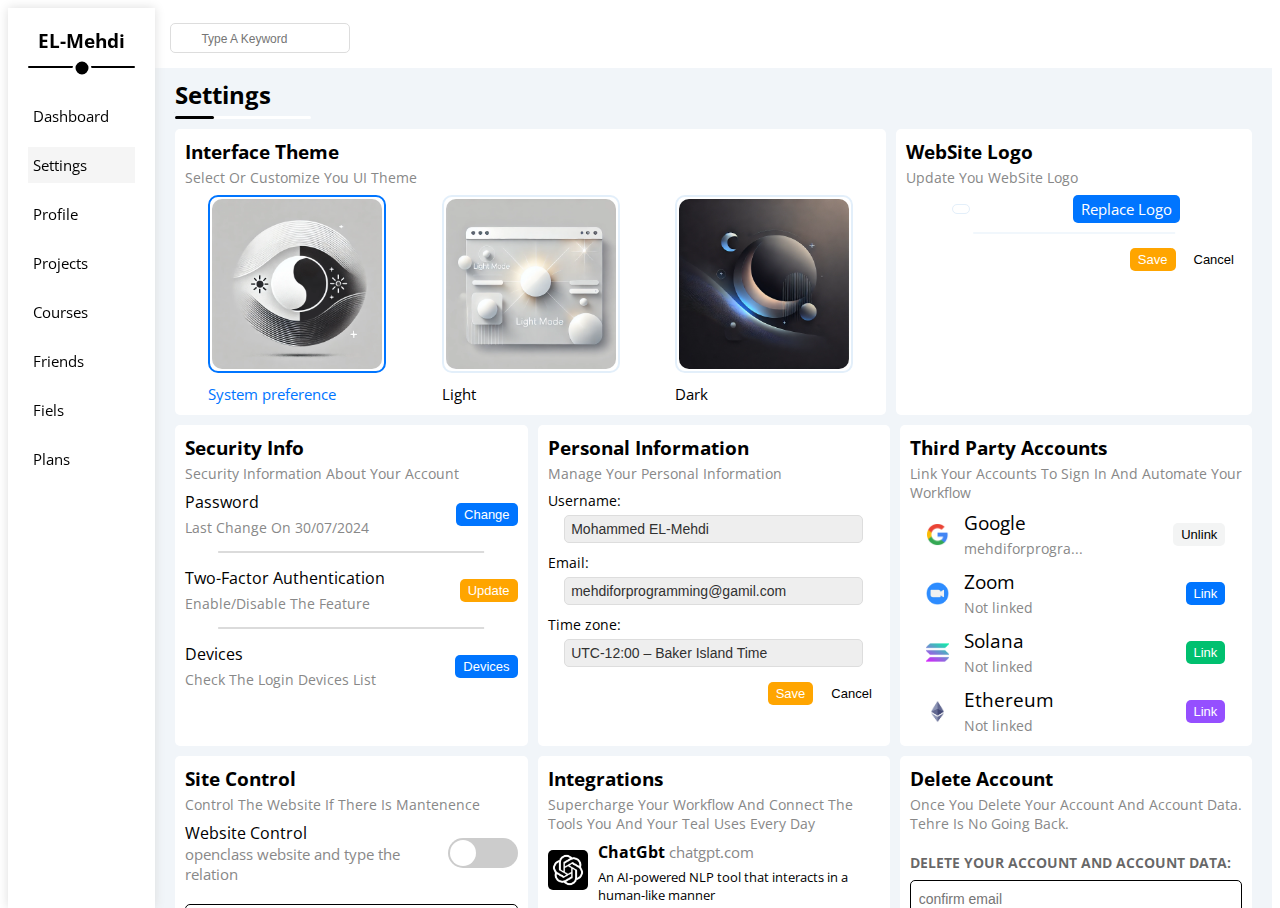
==== commit 1b9be9da: "'message'" ====
--- a/settings.html
+++ b/settings.html
@@ -112,19 +112,19 @@
                         </div>
                         <div class="tehmes">
                             <div class="theme">
-                                <input type="radio" name="interfaceTheme" id="interfacesSystemPrefereceMode" />
+                                <input type="radio" name="interfaceTheme" id="interfacesSystemPrefereceMode" checked />
                                 <label for="interfacesSystemPrefereceMode">
                                     <div class="image">
-                                        <img src="./images/settings/interfaces-mode-options/dark-mode.png" />
+                                        <img src="./images/settings/interfaces-mode-options/system-preference.webp" />
                                     </div>
                                     <span>System preference</span>
                                 </label>
                             </div>
                             <div class="theme">
-                                <input type="radio" name="interfaceTheme" id="interfaceLightMode" checked />
+                                <input type="radio" name="interfaceTheme" id="interfaceLightMode" />
                                 <label for="interfaceLightMode">
                                     <div class="image">
-                                        <img src="./images/settings/interfaces-mode-options/light-mode.png" />
+                                        <img src="./images/settings/interfaces-mode-options/light-mode.webp" />
                                     </div>
                                     <span>Light</span>
                                 </label>
@@ -133,7 +133,7 @@
                                 <input type="radio" name="interfaceTheme" id="interfaceDarkMode" />
                                 <label for="interfaceDarkMode">
                                     <div class="image">
-                                        <img src="./images/settings/interfaces-mode-options/dark-mode.png" />
+                                        <img src="./images/settings/interfaces-mode-options/dark-mode.webp" />
                                     </div>
                                     <span>Dark</span>
                                 </label>
--- a/css/settings.css
+++ b/css/settings.css
@@ -32,7 +32,7 @@
     justify-content: space-around;
     align-items: center;
     flex-wrap: wrap;
-    column-gap: 10px;
+    gap: 10px;
 }
 
 .main-container .main-section .settings-contents .cards .update-theme .tehmes> .theme input {
@@ -70,7 +70,7 @@
 }
 
 .main-container .main-section .settings-contents .cards .update-theme .tehmes> .theme label span {
-    font-size: 17px;
+    font-size: 15px;
     transition: var(--main-transition);
 }
 
